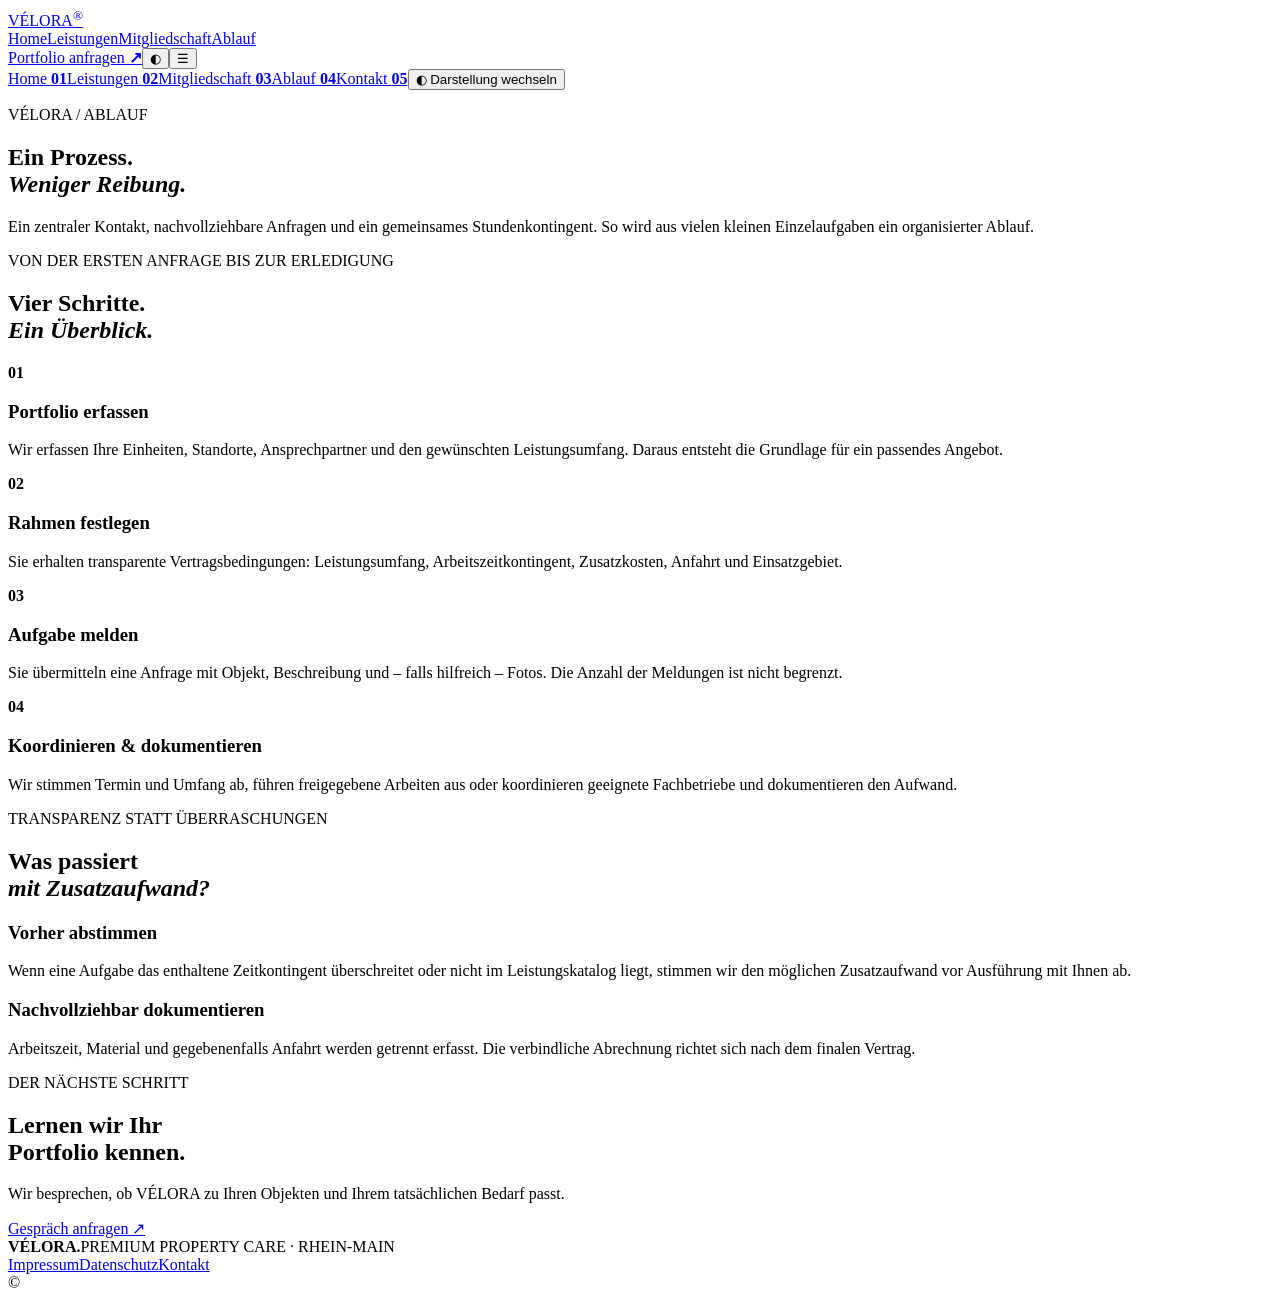
==== ablauf.html @ 45df1fbd "Add VÉLORA multipage glassmorphism experience" ====
<!doctype html><html lang="de"><head><meta charset="utf-8"><meta name="viewport" content="width=device-width,initial-scale=1"><meta name="theme-color" content="#dfe4e8"><meta name="description" content="VÉLORA – Premium Property Care für Vermieter und Immobilienportfolios im Rhein-Main-Gebiet."><link rel="preconnect" href="https://fonts.googleapis.com"><link rel="preconnect" href="https://fonts.gstatic.com" crossorigin><link href="https://fonts.googleapis.com/css2?family=DM+Mono:wght@400;500&family=Manrope:wght@400;500;600;700;800&display=swap" rel="stylesheet"><link rel="stylesheet" href="styles.css"><title>Ablauf · VÉLORA</title></head><body><div class="shell"><header class="nav glass"><a class="brand" href="index.html">VÉLORA<sup>®</sup></a><nav class="navlinks"><a class="" href="index.html">Home</a><a class="" href="leistungen.html">Leistungen</a><a class="" href="mitgliedschaft.html">Mitgliedschaft</a><a class="active" href="ablauf.html">Ablauf</a></nav><div class="navright"><a class="pill" href="kontakt.html">Portfolio anfragen <b>↗</b></a><button class="theme-toggle" data-theme-toggle aria-label="Darstellung wechseln">◐</button><button class="menu-toggle" aria-label="Menü öffnen" aria-expanded="false">☰</button></div></header><nav class="mobile-menu"><a href="index.html">Home <b>01</b></a><a href="leistungen.html">Leistungen <b>02</b></a><a href="mitgliedschaft.html">Mitgliedschaft <b>03</b></a><a href="ablauf.html">Ablauf <b>04</b></a><a href="kontakt.html">Kontakt <b>05</b></a><button class="theme-toggle" data-theme-toggle>◐ Darstellung wechseln</button></nav><main><section class="page-hero glass"><p class="eyebrow">VÉLORA / ABLAUF</p><h1>Ein Prozess.<br><em>Weniger Reibung.</em></h1><p class="lead">Ein zentraler Kontakt, nachvollziehbare Anfragen und ein gemeinsames Stundenkontingent. So wird aus vielen kleinen Einzelaufgaben ein organisierter Ablauf.</p></section><section class="section glass"><div class="section-head"><p class="eyebrow">VON DER ERSTEN ANFRAGE BIS ZUR ERLEDIGUNG</p><h2>Vier Schritte.<br><em>Ein Überblick.</em></h2></div><div class="steps"><article class="step"><b>01</b><h3>Portfolio erfassen</h3><p>Wir erfassen Ihre Einheiten, Standorte, Ansprechpartner und den gewünschten Leistungsumfang. Daraus entsteht die Grundlage für ein passendes Angebot.</p></article><article class="step"><b>02</b><h3>Rahmen festlegen</h3><p>Sie erhalten transparente Vertragsbedingungen: Leistungsumfang, Arbeitszeitkontingent, Zusatzkosten, Anfahrt und Einsatzgebiet.</p></article><article class="step"><b>03</b><h3>Aufgabe melden</h3><p>Sie übermitteln eine Anfrage mit Objekt, Beschreibung und – falls hilfreich – Fotos. Die Anzahl der Meldungen ist nicht begrenzt.</p></article><article class="step"><b>04</b><h3>Koordinieren & dokumentieren</h3><p>Wir stimmen Termin und Umfang ab, führen freigegebene Arbeiten aus oder koordinieren geeignete Fachbetriebe und dokumentieren den Aufwand.</p></article></div></section><section class="section glass"><div class="section-head"><p class="eyebrow">TRANSPARENZ STATT ÜBERRASCHUNGEN</p><h2>Was passiert<br><em>mit Zusatzaufwand?</em></h2></div><div class="content-grid"><article class="info-card glass"><h3>Vorher abstimmen</h3><p>Wenn eine Aufgabe das enthaltene Zeitkontingent überschreitet oder nicht im Leistungskatalog liegt, stimmen wir den möglichen Zusatzaufwand vor Ausführung mit Ihnen ab.</p></article><article class="info-card glass"><h3>Nachvollziehbar dokumentieren</h3><p>Arbeitszeit, Material und gegebenenfalls Anfahrt werden getrennt erfasst. Die verbindliche Abrechnung richtet sich nach dem finalen Vertrag.</p></article></div></section><section class="cta"><div><p class="eyebrow">DER NÄCHSTE SCHRITT</p><h2>Lernen wir Ihr<br>Portfolio kennen.</h2><p>Wir besprechen, ob VÉLORA zu Ihren Objekten und Ihrem tatsächlichen Bedarf passt.</p></div><a class="button" href="kontakt.html">Gespräch anfragen ↗</a></section></main><footer class="footer glass"><strong>VÉLORA.</strong><span>PREMIUM PROPERTY CARE · RHEIN-MAIN</span><div class="footer-links"><a href="impressum.html">Impressum</a><a href="datenschutz.html">Datenschutz</a><a href="kontakt.html">Kontakt</a></div><span>© <span data-year></span></span></footer></div><script src="script.js"></script></body></html>
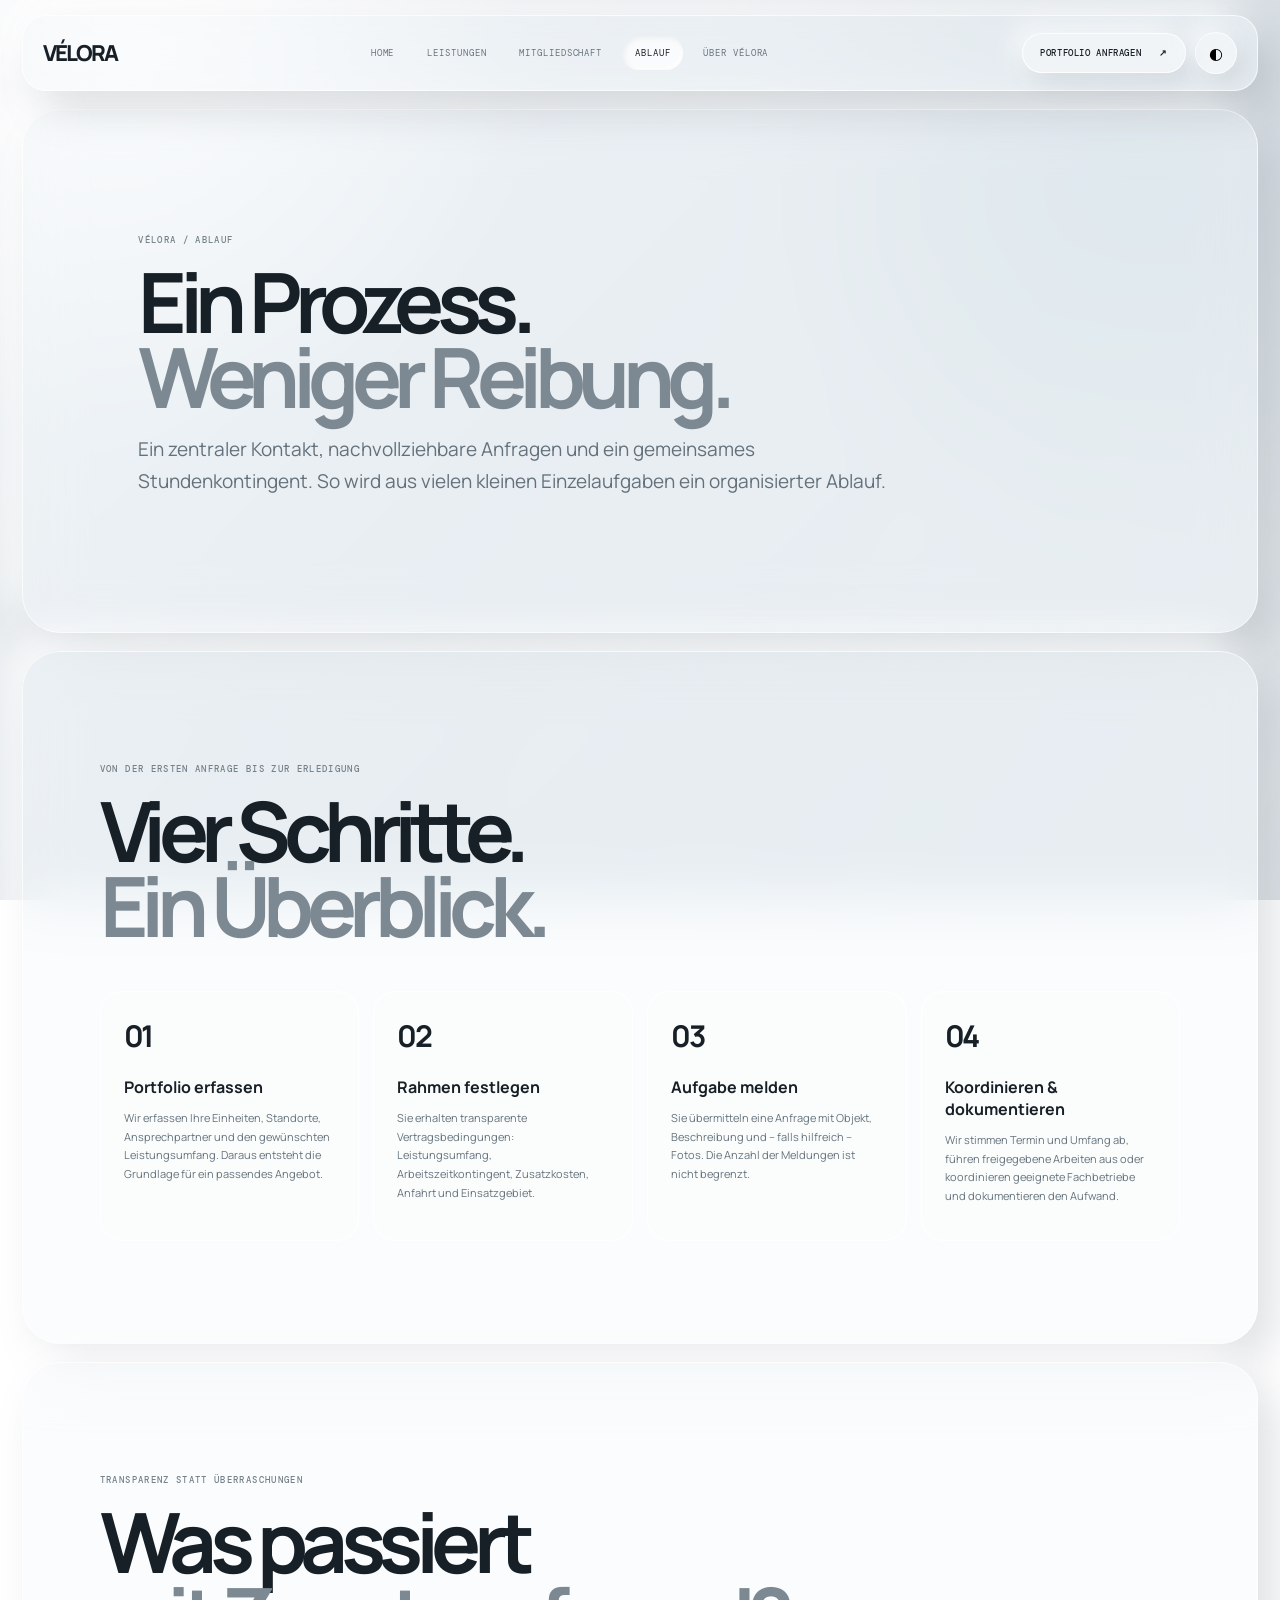
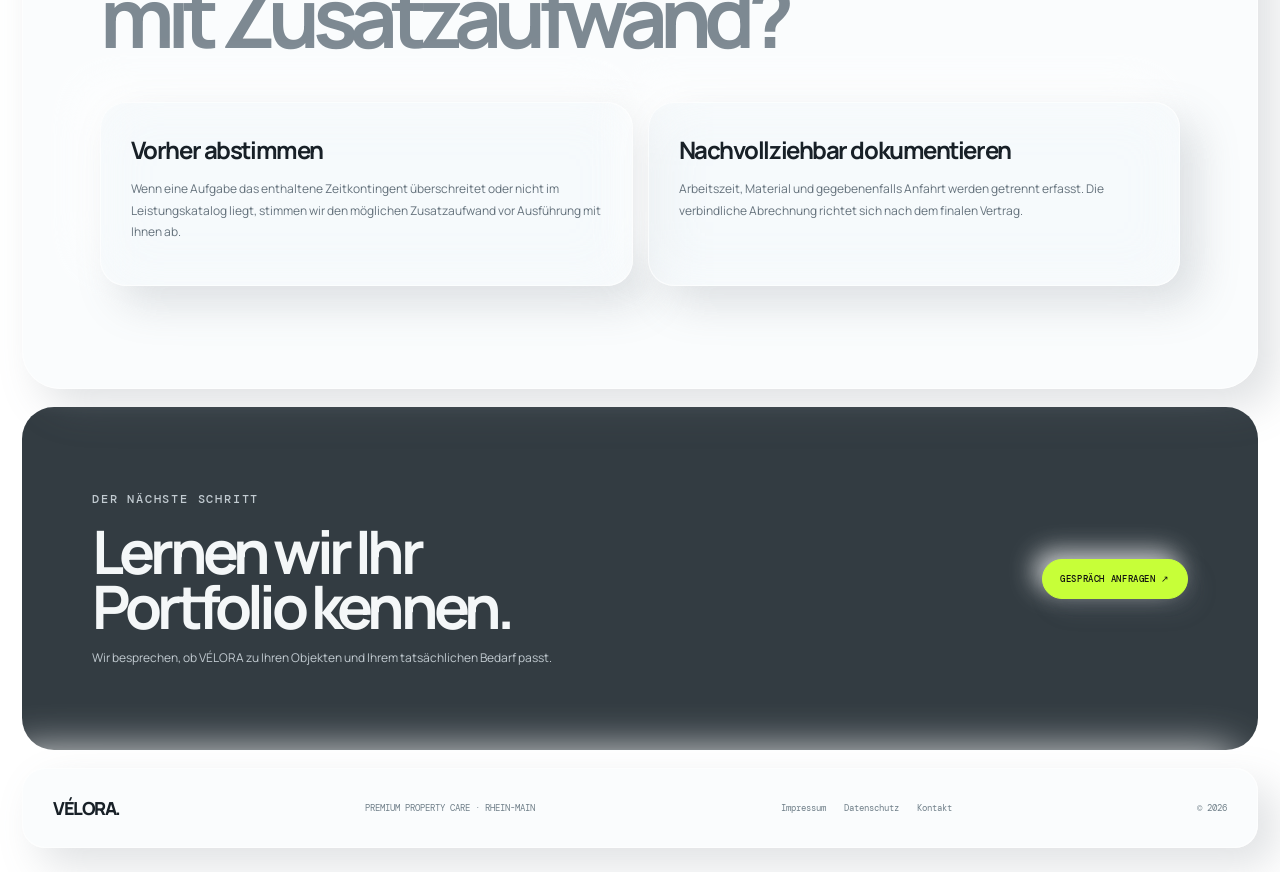
==== commit fe002c76: "Unify navigation and refine VÉLORA site shell" ====
--- a/ablauf.html
+++ b/ablauf.html
@@ -1 +1 @@
-<!doctype html><html lang="de"><head><meta charset="utf-8"><meta name="viewport" content="width=device-width,initial-scale=1"><meta name="theme-color" content="#dfe4e8"><meta name="description" content="VÉLORA – Premium Property Care für Vermieter und Immobilienportfolios im Rhein-Main-Gebiet."><link rel="preconnect" href="https://fonts.googleapis.com"><link rel="preconnect" href="https://fonts.gstatic.com" crossorigin><link href="https://fonts.googleapis.com/css2?family=DM+Mono:wght@400;500&family=Manrope:wght@400;500;600;700;800&display=swap" rel="stylesheet"><link rel="stylesheet" href="styles.css"><title>Ablauf · VÉLORA</title></head><body><div class="shell"><header class="nav glass"><a class="brand" href="index.html">VÉLORA<sup>®</sup></a><nav class="navlinks"><a class="" href="index.html">Home</a><a class="" href="leistungen.html">Leistungen</a><a class="" href="mitgliedschaft.html">Mitgliedschaft</a><a class="active" href="ablauf.html">Ablauf</a></nav><div class="navright"><a class="pill" href="kontakt.html">Portfolio anfragen <b>↗</b></a><button class="theme-toggle" data-theme-toggle aria-label="Darstellung wechseln">◐</button><button class="menu-toggle" aria-label="Menü öffnen" aria-expanded="false">☰</button></div></header><nav class="mobile-menu"><a href="index.html">Home <b>01</b></a><a href="leistungen.html">Leistungen <b>02</b></a><a href="mitgliedschaft.html">Mitgliedschaft <b>03</b></a><a href="ablauf.html">Ablauf <b>04</b></a><a href="kontakt.html">Kontakt <b>05</b></a><button class="theme-toggle" data-theme-toggle>◐ Darstellung wechseln</button></nav><main><section class="page-hero glass"><p class="eyebrow">VÉLORA / ABLAUF</p><h1>Ein Prozess.<br><em>Weniger Reibung.</em></h1><p class="lead">Ein zentraler Kontakt, nachvollziehbare Anfragen und ein gemeinsames Stundenkontingent. So wird aus vielen kleinen Einzelaufgaben ein organisierter Ablauf.</p></section><section class="section glass"><div class="section-head"><p class="eyebrow">VON DER ERSTEN ANFRAGE BIS ZUR ERLEDIGUNG</p><h2>Vier Schritte.<br><em>Ein Überblick.</em></h2></div><div class="steps"><article class="step"><b>01</b><h3>Portfolio erfassen</h3><p>Wir erfassen Ihre Einheiten, Standorte, Ansprechpartner und den gewünschten Leistungsumfang. Daraus entsteht die Grundlage für ein passendes Angebot.</p></article><article class="step"><b>02</b><h3>Rahmen festlegen</h3><p>Sie erhalten transparente Vertragsbedingungen: Leistungsumfang, Arbeitszeitkontingent, Zusatzkosten, Anfahrt und Einsatzgebiet.</p></article><article class="step"><b>03</b><h3>Aufgabe melden</h3><p>Sie übermitteln eine Anfrage mit Objekt, Beschreibung und – falls hilfreich – Fotos. Die Anzahl der Meldungen ist nicht begrenzt.</p></article><article class="step"><b>04</b><h3>Koordinieren & dokumentieren</h3><p>Wir stimmen Termin und Umfang ab, führen freigegebene Arbeiten aus oder koordinieren geeignete Fachbetriebe und dokumentieren den Aufwand.</p></article></div></section><section class="section glass"><div class="section-head"><p class="eyebrow">TRANSPARENZ STATT ÜBERRASCHUNGEN</p><h2>Was passiert<br><em>mit Zusatzaufwand?</em></h2></div><div class="content-grid"><article class="info-card glass"><h3>Vorher abstimmen</h3><p>Wenn eine Aufgabe das enthaltene Zeitkontingent überschreitet oder nicht im Leistungskatalog liegt, stimmen wir den möglichen Zusatzaufwand vor Ausführung mit Ihnen ab.</p></article><article class="info-card glass"><h3>Nachvollziehbar dokumentieren</h3><p>Arbeitszeit, Material und gegebenenfalls Anfahrt werden getrennt erfasst. Die verbindliche Abrechnung richtet sich nach dem finalen Vertrag.</p></article></div></section><section class="cta"><div><p class="eyebrow">DER NÄCHSTE SCHRITT</p><h2>Lernen wir Ihr<br>Portfolio kennen.</h2><p>Wir besprechen, ob VÉLORA zu Ihren Objekten und Ihrem tatsächlichen Bedarf passt.</p></div><a class="button" href="kontakt.html">Gespräch anfragen ↗</a></section></main><footer class="footer glass"><strong>VÉLORA.</strong><span>PREMIUM PROPERTY CARE · RHEIN-MAIN</span><div class="footer-links"><a href="impressum.html">Impressum</a><a href="datenschutz.html">Datenschutz</a><a href="kontakt.html">Kontakt</a></div><span>© <span data-year></span></span></footer></div><script src="script.js"></script></body></html>+<!doctype html><html lang="de"><head><meta charset="utf-8"><meta name="viewport" content="width=device-width,initial-scale=1"><meta name="theme-color" content="#dfe4e8"><link rel="icon" href="favicon.svg" type="image/svg+xml"><meta name="description" content="VÉLORA – Premium Property Care für Vermieter und Immobilienportfolios im Rhein-Main-Gebiet."><link rel="preconnect" href="https://fonts.googleapis.com"><link rel="preconnect" href="https://fonts.gstatic.com" crossorigin><link href="https://fonts.googleapis.com/css2?family=DM+Mono:wght@400;500&family=Manrope:wght@400;500;600;700;800&display=swap" rel="stylesheet"><link rel="stylesheet" href="styles.css"><title>Ablauf · VÉLORA</title></head><body><div class="shell"><header class="nav glass"><a class="brand" href="index.html">VÉLORA</a><nav class="navlinks"><a class="" href="index.html">Home</a><a class="" href="leistungen.html">Leistungen</a><a class="" href="mitgliedschaft.html">Mitgliedschaft</a><a class="active" href="ablauf.html" aria-current="page">Ablauf</a><a class="" href="ueber-uns.html">Über VÉLORA</a></nav><div class="navright"><a class="pill" href="kontakt.html">Portfolio anfragen <b>↗</b></a><button class="theme-toggle" data-theme-toggle aria-label="Darstellung wechseln">◐</button><button class="menu-toggle" aria-label="Menü öffnen" aria-expanded="false">☰</button></div></header><nav class="mobile-menu"><a href="index.html">Home <b>01</b></a><a href="leistungen.html">Leistungen <b>02</b></a><a href="mitgliedschaft.html">Mitgliedschaft <b>03</b></a><a href="ablauf.html">Ablauf <b>04</b></a><a href="ueber-uns.html">Über VÉLORA <b>05</b></a><a href="kontakt.html">Kontakt <b>06</b></a><button class="theme-toggle" data-theme-toggle>◐ Darstellung wechseln</button></nav><main><section class="page-hero glass"><p class="eyebrow">VÉLORA / ABLAUF</p><h1>Ein Prozess.<br><em>Weniger Reibung.</em></h1><p class="lead">Ein zentraler Kontakt, nachvollziehbare Anfragen und ein gemeinsames Stundenkontingent. So wird aus vielen kleinen Einzelaufgaben ein organisierter Ablauf.</p></section><section class="section glass"><div class="section-head"><p class="eyebrow">VON DER ERSTEN ANFRAGE BIS ZUR ERLEDIGUNG</p><h2>Vier Schritte.<br><em>Ein Überblick.</em></h2></div><div class="steps"><article class="step"><b>01</b><h3>Portfolio erfassen</h3><p>Wir erfassen Ihre Einheiten, Standorte, Ansprechpartner und den gewünschten Leistungsumfang. Daraus entsteht die Grundlage für ein passendes Angebot.</p></article><article class="step"><b>02</b><h3>Rahmen festlegen</h3><p>Sie erhalten transparente Vertragsbedingungen: Leistungsumfang, Arbeitszeitkontingent, Zusatzkosten, Anfahrt und Einsatzgebiet.</p></article><article class="step"><b>03</b><h3>Aufgabe melden</h3><p>Sie übermitteln eine Anfrage mit Objekt, Beschreibung und – falls hilfreich – Fotos. Die Anzahl der Meldungen ist nicht begrenzt.</p></article><article class="step"><b>04</b><h3>Koordinieren & dokumentieren</h3><p>Wir stimmen Termin und Umfang ab, führen freigegebene Arbeiten aus oder koordinieren geeignete Fachbetriebe und dokumentieren den Aufwand.</p></article></div></section><section class="section glass"><div class="section-head"><p class="eyebrow">TRANSPARENZ STATT ÜBERRASCHUNGEN</p><h2>Was passiert<br><em>mit Zusatzaufwand?</em></h2></div><div class="content-grid"><article class="info-card glass"><h3>Vorher abstimmen</h3><p>Wenn eine Aufgabe das enthaltene Zeitkontingent überschreitet oder nicht im Leistungskatalog liegt, stimmen wir den möglichen Zusatzaufwand vor Ausführung mit Ihnen ab.</p></article><article class="info-card glass"><h3>Nachvollziehbar dokumentieren</h3><p>Arbeitszeit, Material und gegebenenfalls Anfahrt werden getrennt erfasst. Die verbindliche Abrechnung richtet sich nach dem finalen Vertrag.</p></article></div></section><section class="cta"><div><p class="eyebrow">DER NÄCHSTE SCHRITT</p><h2>Lernen wir Ihr<br>Portfolio kennen.</h2><p>Wir besprechen, ob VÉLORA zu Ihren Objekten und Ihrem tatsächlichen Bedarf passt.</p></div><a class="button" href="kontakt.html">Gespräch anfragen ↗</a></section></main><footer class="footer glass"><strong>VÉLORA.</strong><span>PREMIUM PROPERTY CARE · RHEIN-MAIN</span><div class="footer-links"><a href="impressum.html">Impressum</a><a href="datenschutz.html">Datenschutz</a><a href="kontakt.html">Kontakt</a></div><span>© <span data-year></span></span></footer></div><script src="script.js"></script></body></html>
--- a/styles.css
+++ b/styles.css
@@ -0,0 +1,31 @@
+@import url('https://fonts.googleapis.com/css2?family=DM+Mono:wght@400;500&family=Manrope:wght@400;500;600;700;800&display=swap');
+:root{--bg:#dfe4e8;--ink:#182027;--muted:#65727c;--line:rgba(255,255,255,.72);--glass:rgba(245,248,250,.48);--glass2:rgba(255,255,255,.28);--acid:#c7ff38;--shadow:18px 18px 42px rgba(112,123,132,.22),-18px -18px 42px rgba(255,255,255,.82);--soft:8px 10px 25px rgba(111,121,130,.16),-8px -8px 24px rgba(255,255,255,.72)}
+*{box-sizing:border-box}html{scroll-behavior:smooth}body{margin:0;overflow-x:hidden;color:var(--ink);font-family:Manrope,system-ui,sans-serif;background:radial-gradient(circle at 10% 5%,#fff 0,transparent 28%),radial-gradient(circle at 90% 20%,#cbd5dc 0,transparent 30%),linear-gradient(135deg,#e8ecef,#d6dde2);background-attachment:fixed}body:before{content:"";position:fixed;inset:0;z-index:-1;pointer-events:none;background:linear-gradient(120deg,rgba(255,255,255,.25),transparent 40%,rgba(255,255,255,.16));backdrop-filter:blur(1px)}a{color:inherit;text-decoration:none}button,input,textarea,select{font:inherit}.shell{width:min(1320px,calc(100% - 44px));margin-inline:auto}.glass{border:1px solid var(--line);background:var(--glass);backdrop-filter:blur(28px) saturate(145%);-webkit-backdrop-filter:blur(28px) saturate(145%);box-shadow:var(--shadow)}.nav{height:76px;margin:15px 0 18px;padding:0 20px;border-radius:24px;display:flex;align-items:center;justify-content:space-between;position:sticky;top:12px;z-index:30}.brand{font-size:22px;font-weight:800;letter-spacing:-.09em}.brand sup{font:8px 'DM Mono';letter-spacing:0;margin-left:4px}.navlinks{display:flex;gap:7px}.navlinks a{font:9px 'DM Mono';letter-spacing:.1em;padding:11px 13px;border-radius:99px;color:#68747d;text-transform:uppercase}.navlinks a:hover,.navlinks a.active{background:rgba(255,255,255,.72);box-shadow:inset 2px 2px 5px #7c87901f,inset -2px -2px 5px #fff;color:var(--ink)}.navright{display:flex;gap:9px;align-items:center}.pill,.button{display:inline-flex;align-items:center;justify-content:center;gap:18px;border:1px solid rgba(255,255,255,.86);border-radius:99px;padding:13px 17px;background:rgba(255,255,255,.46);box-shadow:var(--soft);font:500 9px 'DM Mono';letter-spacing:.07em;text-transform:uppercase;transition:.25s;cursor:pointer}.pill:hover,.button:hover{transform:translateY(-2px);background:#fff}.button.acid{background:var(--acid);border-color:var(--acid);color:#111}.theme-toggle{width:42px;height:42px;border:1px solid var(--line);border-radius:50%;background:rgba(255,255,255,.5);box-shadow:var(--soft);cursor:pointer}.menu-toggle{display:none;width:42px;height:42px;border:1px solid var(--line);border-radius:50%;background:rgba(255,255,255,.55)}.mobile-menu{display:none}.eyebrow,.kicker{font:500 9px 'DM Mono';letter-spacing:.15em;text-transform:uppercase;color:#75818a}.hero{min-height:670px;margin:18px 0;padding:clamp(35px,5vw,72px);border-radius:40px;position:relative;overflow:hidden;display:grid;grid-template-columns:1.05fr .95fr;gap:5vw;align-items:center}.hero:after{content:"";position:absolute;width:54vw;height:54vw;right:-16vw;top:-10vw;border:1px solid #ffffffb8;border-radius:50%;box-shadow:inset 12px 12px 30px #ffffff66,inset -12px -12px 30px #78828a20;pointer-events:none}.hero-copy{position:relative;z-index:2}.hero h1,.page-hero h1{font-size:clamp(58px,8.7vw,128px);line-height:.82;letter-spacing:-.105em;margin:28px 0}.hero h1 em,.page-hero h1 em{font-style:normal;color:#7d8992}.lead{max-width:560px;color:#64717b;font-size:clamp(15px,1.5vw,19px);line-height:1.7}.actions{display:flex;gap:12px;flex-wrap:wrap;margin-top:32px}.microline{display:flex;gap:22px;flex-wrap:wrap;margin-top:36px;font:9px 'DM Mono';color:#75818a}.microline span:before{content:"—";color:#9aa4aa;margin-right:8px}.hero-art{height:490px;position:relative;border-radius:34px;overflow:hidden;background:linear-gradient(145deg,rgba(255,255,255,.58),rgba(165,180,190,.22));border:1px solid #ffffffc9;box-shadow:inset 10px 10px 28px #ffffff7a,inset -10px -10px 28px #66727a1c,18px 22px 50px #87939a30}.art-orbit{position:absolute;width:340px;height:340px;border:1px solid #ffffffc9;border-radius:50%;top:30px;left:8%;box-shadow:inset 0 0 40px #fff6,0 0 40px #fff5}.art-building{position:absolute;right:7%;bottom:0;width:66%;height:82%;clip-path:polygon(8% 0,100% 12%,100% 100%,0 100%,0 7%);background:linear-gradient(115deg,#7f9098,#34434c 72%);box-shadow:0 0 60px #34434c55}.art-building:before{content:"";position:absolute;inset:10% 9%;background:repeating-linear-gradient(90deg,transparent 0 18%,#dce9ed9c 18.5% 19%,transparent 19.5% 24%),repeating-linear-gradient(0deg,transparent 0 15%,#dce9ed80 15.5% 16%,transparent 16.5% 20%);opacity:.7}.art-card{position:absolute;top:28px;right:24px;width:190px;padding:18px;border-radius:20px;background:#ffffff70;border:1px solid #ffffffd9;backdrop-filter:blur(22px);box-shadow:var(--soft)}.art-card strong{display:block;font-size:42px;letter-spacing:-.09em}.art-card small{font:9px 'DM Mono';color:#697780;line-height:1.5}.art-caption{position:absolute;bottom:23px;left:25px;font:9px 'DM Mono';letter-spacing:.14em;color:#f5f8fa;text-shadow:0 1px 5px #0008}.stats{display:grid;grid-template-columns:repeat(3,1fr);gap:14px;margin:18px 0 70px}.stat{padding:26px 28px;border-radius:24px}.stat b{display:block;font-size:22px;letter-spacing:-.06em}.stat span{display:block;margin-top:7px;font-size:11px;color:var(--muted);line-height:1.5}.section{margin:18px 0;padding:clamp(55px,8vw,110px) clamp(28px,6vw,82px);border-radius:38px}.section-head{max-width:720px;margin-bottom:48px}.section-head h2,.page-hero h1{font-size:clamp(44px,6.5vw,88px);line-height:.9;letter-spacing:-.09em;margin:18px 0}.section-head h2 em{font-style:normal;color:#7d8992}.section-intro{max-width:660px;color:var(--muted);font-size:14px;line-height:1.8}.grid3{display:grid;grid-template-columns:repeat(3,1fr);gap:14px}.service-card{min-height:260px;padding:25px;border-radius:26px;background:rgba(255,255,255,.36);border:1px solid #ffffffc4;box-shadow:var(--soft);display:flex;flex-direction:column;justify-content:space-between;transition:.3s}.service-card:hover{transform:translateY(-5px);background:#ffffff75}.service-card .num{font:9px 'DM Mono';color:#77838c}.service-card h3{font-size:23px;letter-spacing:-.06em;margin:30px 0 9px}.service-card p{font-size:12px;line-height:1.7;color:var(--muted);margin:0}.band{margin:18px 0;padding:clamp(50px,7vw,90px);border-radius:36px;background:linear-gradient(130deg,rgba(255,255,255,.65),rgba(190,202,210,.36));border:1px solid #ffffffd4;box-shadow:var(--shadow)}.band h2{font-size:clamp(40px,6vw,78px);letter-spacing:-.09em;line-height:.9;margin:18px 0}.band h2 em{font-style:normal;color:#7d8992}.price-grid{display:grid;grid-template-columns:repeat(3,1fr);gap:14px}.price-card{padding:28px;border-radius:27px;border:1px solid #ffffffd6;background:rgba(255,255,255,.42);box-shadow:var(--soft)}.price-card.featured{background:rgba(32,42,49,.9);color:#f4f7f8;border-color:#ffffff65;box-shadow:18px 20px 42px #4a586233}.tier{font:9px 'DM Mono';letter-spacing:.14em;text-transform:uppercase;color:#78848c}.featured .tier{color:#d7e0e5}.price{font-size:clamp(30px,3.5vw,45px);font-weight:700;letter-spacing:-.08em;margin:25px 0 5px}.price small{font:10px 'DM Mono';letter-spacing:0;color:#7b8790}.featured .price small{color:#c0cbd1}.price-card p,.price-card li{font-size:11px;line-height:1.7;color:var(--muted)}.featured p,.featured li{color:#d1d9de}.price-card ul{list-style:none;padding:20px 0 0;margin:20px 0 0;border-top:1px solid #9ba8b333}.price-card li{margin:11px 0}.price-card li:before{content:"+";color:#718000;margin-right:9px}.featured li:before{color:var(--acid)}.price-card .button{width:100%;margin-top:22px}.featured .button{background:var(--acid);border-color:var(--acid);color:#111}.calc{margin-top:25px;padding:30px;border-radius:26px;display:grid;grid-template-columns:1fr 1fr;gap:35px;align-items:center}.calc h3{margin:0 0 8px;font-size:21px}.calc p{font-size:11px;color:var(--muted);line-height:1.7}.range-row{margin-top:24px}.range-row label{display:flex;justify-content:space-between;font:10px 'DM Mono';margin-bottom:12px}.range-row input{width:100%;accent-color:#93ad22}.result{padding:25px;border-radius:22px;background:rgba(255,255,255,.55);border:1px solid #ffffffd4}.result span{font:9px 'DM Mono';letter-spacing:.1em;color:#74808a;text-transform:uppercase}.result strong{display:block;font-size:38px;letter-spacing:-.08em;margin:8px 0}.result small{font:9px 'DM Mono';color:#78848c}.steps{display:grid;grid-template-columns:repeat(4,1fr);gap:14px}.step{padding:23px;border-radius:22px;border:1px solid #ffffffce;background:rgba(255,255,255,.3)}.step b{font-size:30px;letter-spacing:-.08em}.step h3{font-size:16px;margin:20px 0 8px}.step p{font-size:11px;line-height:1.7;color:var(--muted)}.faq{max-width:850px}.faq details{border-bottom:1px solid #8d9aa333;padding:21px 0}.faq summary{font-size:14px;font-weight:600;cursor:pointer;list-style:none}.faq summary:after{content:"+";float:right;font-size:20px;color:#829000}.faq details[open] summary:after{content:"−"}.faq details p{font-size:12px;line-height:1.8;color:var(--muted);max-width:740px}.page-hero{margin:18px 0;padding:clamp(55px,9vw,120px);border-radius:38px;min-height:410px}.page-hero .lead{max-width:760px}.content-grid{display:grid;grid-template-columns:1fr 1fr;gap:15px}.info-card{padding:30px;border-radius:26px}.info-card h3{font-size:24px;letter-spacing:-.06em;margin:0 0 12px}.info-card p{font-size:12px;line-height:1.8;color:var(--muted)}.cta{padding:clamp(35px,6vw,70px);border-radius:32px;background:rgba(29,39,46,.9);color:#f4f7f8;display:flex;align-items:center;justify-content:space-between;gap:30px}.cta h2{font-size:clamp(34px,5vw,60px);line-height:.92;letter-spacing:-.08em;margin:14px 0}.cta p{font-size:12px;line-height:1.7;color:#c2cbd1;max-width:540px}.cta .button{background:var(--acid);border-color:var(--acid);color:#111;white-space:nowrap}.contact-form{max-width:850px;display:grid;grid-template-columns:1fr 1fr;gap:14px}.field{display:grid;gap:8px}.field.full{grid-column:1/-1}.field label{font:9px 'DM Mono';letter-spacing:.1em;text-transform:uppercase;color:#6c7982}.field input,.field textarea,.field select{width:100%;border:1px solid #ffffffd4;background:rgba(255,255,255,.42);border-radius:14px;padding:15px;color:var(--ink);outline:none;box-shadow:inset 3px 3px 7px #8d9aa01a,inset -3px -3px 7px #fff9}.field textarea{min-height:145px;resize:vertical}.field input:focus,.field textarea:focus{border-color:#9fb72d;box-shadow:0 0 0 3px #c7ff3833}.status{font-size:11px;color:#4d6410;line-height:1.6}.footer{margin:18px 0 24px;padding:27px 30px;border-radius:23px;display:flex;justify-content:space-between;gap:20px;align-items:center;font:9px 'DM Mono';color:#71808a}.footer strong{font:800 18px Manrope;letter-spacing:-.08em;color:var(--ink)}.footer-links{display:flex;gap:18px}.legal-note{font-size:12px;line-height:1.8;color:var(--muted);max-width:800px}.legal-note strong{color:var(--ink)}
+html[data-theme="dark"]{color-scheme:dark;--ink:#f0f3f6;--muted:#bdc6cf;--line:rgba(255,255,255,.18);--glass:rgba(27,30,37,.58);--glass2:rgba(255,255,255,.06);--shadow:0 18px 48px rgba(0,0,0,.46),inset 1px 1px 0 #ffffff20;--soft:0 10px 28px rgba(0,0,0,.38),inset 1px 1px 0 #ffffff18}
+html[data-theme="dark"] body{color:var(--ink);background:radial-gradient(ellipse at 15% 0%,#626d7a35,transparent 35%),radial-gradient(ellipse at 88% 20%,#c7ff3810,transparent 30%),linear-gradient(145deg,#14171d,#090b10 60%,#1a1d24);background-attachment:fixed}
+html[data-theme="dark"] .navlinks a,html[data-theme="dark"] .eyebrow,html[data-theme="dark"] .kicker,html[data-theme="dark"] .microline,html[data-theme="dark"] .footer,html[data-theme="dark"] .tier,html[data-theme="dark"] .field label{color:#c1cad3}
+html[data-theme="dark"] .navlinks a:hover,html[data-theme="dark"] .navlinks a.active{background:#ffffff19;color:#fff}
+html[data-theme="dark"] .pill,html[data-theme="dark"] .button:not(.acid),html[data-theme="dark"] .theme-toggle,html[data-theme="dark"] .service-card,html[data-theme="dark"] .step,html[data-theme="dark"] .price-card:not(.featured),html[data-theme="dark"] .info-card,html[data-theme="dark"] .field input,html[data-theme="dark"] .field textarea,html[data-theme="dark"] .field select{background:rgba(255,255,255,.075);color:#f1f4f7;border-color:#ffffff2e}
+html[data-theme="dark"] .lead,html[data-theme="dark"] .section-intro,html[data-theme="dark"] .service-card p,html[data-theme="dark"] .step p,html[data-theme="dark"] .price-card p,html[data-theme="dark"] .price-card li,html[data-theme="dark"] .faq details p,html[data-theme="dark"] .info-card p,html[data-theme="dark"] .legal-note{color:#c2cbd4}
+html[data-theme="dark"] .hero-art{background:linear-gradient(145deg,#ffffff19,#ffffff05);border-color:#ffffff28}
+html[data-theme="dark"] .art-card{background:#161a20bb;border-color:#ffffff2e;color:#fff}
+html[data-theme="dark"] .art-card small,html[data-theme="dark"] .result span,html[data-theme="dark"] .result small{color:#c1cad3}
+html[data-theme="dark"] .result{background:#ffffff0b;border-color:#ffffff24}
+html[data-theme="dark"] .price-card.featured{background:linear-gradient(145deg,#343b46e8,#161a20ed)}
+html[data-theme="dark"] .calc{background:#ffffff0b;border-color:#ffffff25}
+html[data-theme="dark"] .calc p{color:#c2cbd4}
+html[data-theme="dark"] .page-hero,html[data-theme="dark"] .section,html[data-theme="dark"] .band,html[data-theme="dark"] .stats .stat{background:rgba(255,255,255,.055)}
+html[data-theme="dark"] .cta{background:#c7ff38;color:#10140b}
+html[data-theme="dark"] .cta p,html[data-theme="dark"] .cta .eyebrow{color:#36420f}
+html[data-theme="dark"] .cta .button{background:#171c20;color:#fff;border-color:#171c20}
+html[data-theme="dark"] .footer strong{color:#f3f5f7}
+html[data-theme="dark"] .status{color:#d8ff70}
+html[data-theme="dark"] .field input::placeholder,html[data-theme="dark"] .field textarea::placeholder{color:#aeb8c3}
+@media(max-width:850px){.shell{width:calc(100% - 28px)}.nav{height:67px;padding:0 14px;margin-top:10px}.navlinks,.navright>.pill,.navright>.theme-toggle{display:none}.menu-toggle{display:block;color:var(--ink);font-size:18px}.mobile-menu{display:none;position:fixed;z-index:29;top:84px;left:14px;right:14px;padding:15px;border-radius:24px;background:#edf1f4ed;border:1px solid #ffffffd6;backdrop-filter:blur(28px);box-shadow:var(--shadow)}.mobile-menu.open{display:grid}.mobile-menu a{display:flex;justify-content:space-between;padding:15px 8px;border-bottom:1px solid #87939a33;font:11px 'DM Mono';text-transform:uppercase}.mobile-menu a:last-child{border:0}.hero{grid-template-columns:1fr;padding:42px 26px;min-height:auto;gap:32px}.hero h1{font-size:clamp(58px,14vw,94px)}.hero-art{height:370px}.art-orbit{width:250px;height:250px}.stats{grid-template-columns:1fr;margin-bottom:35px}.stat{padding:21px}.section{padding:65px 23px}.grid3,.price-grid{grid-template-columns:1fr}.service-card{min-height:215px}.calc{grid-template-columns:1fr;padding:23px}.steps{grid-template-columns:1fr 1fr}.page-hero{padding:60px 26px;min-height:350px}.content-grid{grid-template-columns:1fr}.cta{display:block}.cta .button{margin-top:14px}.contact-form{grid-template-columns:1fr}.field.full{grid-column:auto}.footer{flex-wrap:wrap}.footer-links{width:100%;order:4}.band{padding:45px 25px}}
+@media(max-width:430px){.steps{grid-template-columns:1fr}.hero-art{height:320px}.art-card{width:155px;right:13px;top:15px}.art-card strong{font-size:34px}.footer{align-items:flex-start;flex-direction:column}.footer-links{order:0}}
+@media(prefers-reduced-motion:reduce){*,*:before,*:after{scroll-behavior:auto!important;transition:none!important;animation:none!important}}
+
+html[data-theme="dark"] .mobile-menu{background:rgba(23,26,33,.94);border-color:#ffffff2b;color:#f2f5f7}
+html[data-theme="dark"] .mobile-menu a{color:#f2f5f7;border-color:#ffffff20}
+html[data-theme="dark"] .mobile-menu .theme-toggle{background:#242a33;color:#f2f5f7;border-color:#ffffff30}
+@media(max-width:850px){html[data-theme="dark"] .mobile-menu{box-shadow:0 18px 45px #0009}}
